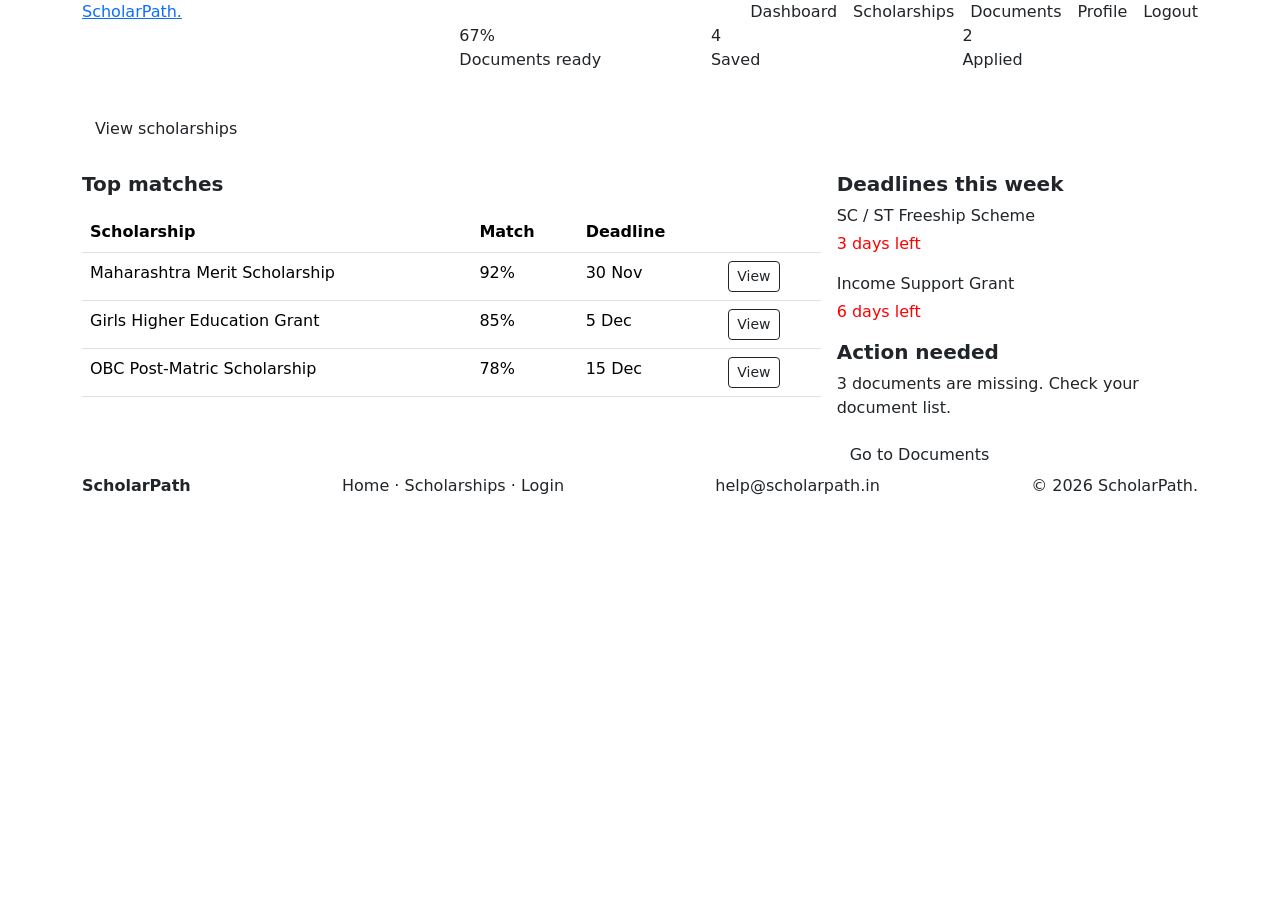
==== dashboard.html @ 9ab4b34e "Add files via upload" ====
<!doctype html>
<html lang="en">

<head>
    <meta charset="utf-8">
    <meta name="viewport" content="width=device-width, initial-scale=1">
    <title>ScholarPath - Dashboard</title>
    <link href="https://cdn.jsdelivr.net/npm/bootstrap@5.3.3/dist/css/bootstrap.min.css" rel="stylesheet">
    <link rel="stylesheet" href="style.css">
</head>

<body>
    <nav class="site-nav">
        <div class="container d-flex flex-wrap align-items-center justify-content-between gap-3">
            <a class="brand" href="index.html">ScholarPath<span>.</span></a>
            <div class="d-flex flex-wrap gap-3">
                <a class="nav-link active" href="dashboard.html">Dashboard</a>
                <a class="nav-link" href="scholarships.html">Scholarships</a>
                <a class="nav-link" href="documents.html">Documents</a>
                <a class="nav-link" href="profile.html">Profile</a>
                <a class="nav-link" href="index.html">Logout</a>
            </div>
        </div>
    </nav>

    <main class="container page-wrap">
        <div class="row g-3 mb-4">
            <div class="col-lg-4">
                <div class="scholar-card h-100" style="background: var(--purple); color: white;">
                    <h2 class="fw-bold">Hello, Riya</h2>
                    <p>12 scholarships may match your profile.</p>
                    <a href="scholarships.html" class="btn btn-yellow">View scholarships</a>
                </div>
            </div>
            <div class="col-lg-8">
                <div class="row g-3 h-100">
                    <div class="col-md-4">
                        <div class="scholar-card coral-bg">
                            <div class="stat-number">67%</div>
                            <span class="small-muted">Documents ready</span>
                        </div>
                    </div>
                    <div class="col-md-4">
                        <div class="scholar-card mint-bg">
                            <div class="stat-number">4</div>
                            <span class="small-muted">Saved</span>
                        </div>
                    </div>
                    <div class="col-md-4">
                        <div class="scholar-card yellow-bg">
                            <div class="stat-number">2</div>
                            <span class="small-muted">Applied</span>
                        </div>
                    </div>
                </div>
            </div>
        </div>

        <div class="row g-3">
            <div class="col-lg-8">
                <div class="soft-card">
                    <h5 class="fw-bold mb-3">Top matches</h5>
                    <div class="table-responsive">
                        <table class="table">
                            <thead>
                                <tr>
                                    <th>Scholarship</th>
                                    <th>Match</th>
                                    <th>Deadline</th>
                                    <th></th>
                                </tr>
                            </thead>
                            <tbody>
                                <tr>
                                    <td>Maharashtra Merit Scholarship</td>
                                    <td><span class="pill mint-bg">92%</span></td>
                                    <td>30 Nov</td>
                                    <td><a class="btn btn-outline-dark btn-sm" href="scholarships.html#merit">View</a>
                                    </td>
                                </tr>
                                <tr>
                                    <td>Girls Higher Education Grant</td>
                                    <td><span class="pill mint-bg">85%</span></td>
                                    <td>5 Dec</td>
                                    <td><a class="btn btn-outline-dark btn-sm" href="scholarships.html#girls">View</a>
                                    </td>
                                </tr>
                                <tr>
                                    <td>OBC Post-Matric Scholarship</td>
                                    <td><span class="pill yellow-bg">78%</span></td>
                                    <td>15 Dec</td>
                                    <td><a class="btn btn-outline-dark btn-sm" href="scholarships.html#obc">View</a>
                                    </td>
                                </tr>
                            </tbody>
                        </table>
                    </div>
                </div>
            </div>

            <div class="col-lg-4">
                <div class="navy-bg scholar-card mb-3">
                    <h5 class="fw-bold">Deadlines this week</h5>
                    <p class="mb-1">SC / ST Freeship Scheme</p>
                    <span class="pill coral-bg" style="color:red">3 days left</span>
                    <p class="mt-3 mb-1">Income Support Grant</p>
                    <span class="pill yellow-bg" style="color:red">6 days left</span>
                </div>
                <div class="scholar-card yellow-bg">
                    <h5 class="fw-bold">Action needed</h5>
                    <p>3 documents are missing. Check your document list.</p>
                    <a href="documents.html" class="btn btn-coral">Go to Documents</a>
                </div>
            </div>
        </div>
    </main>
    <footer class="site-footer">
        <div class="container d-flex justify-content-between flex-wrap">
            <b>ScholarPath</b>
            <span>Home · Scholarships · Login</span>
            <span>help@scholarpath.in</span>
            <span>© 2026 ScholarPath.</span>
        </div>
    </footer>
</body>

</html>
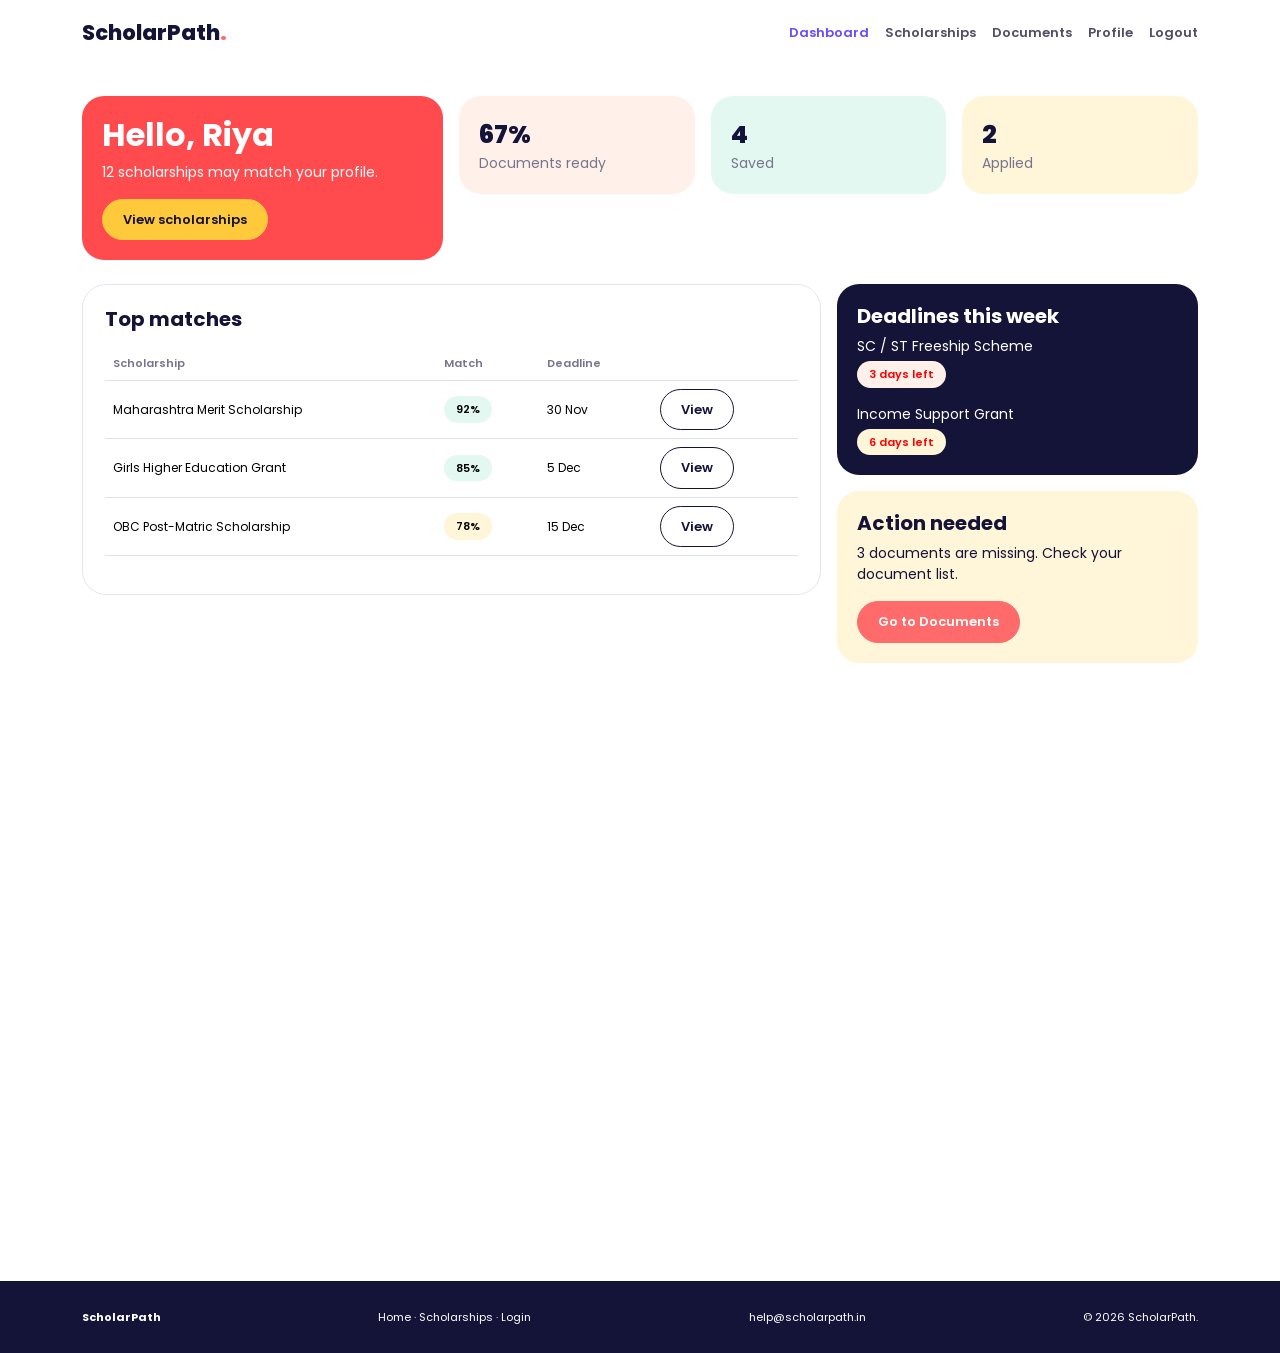
==== commit f3da617e: "Update dashboard.html" ====
--- a/dashboard.html
+++ b/dashboard.html
@@ -26,7 +26,7 @@
     <main class="container page-wrap">
         <div class="row g-3 mb-4">
             <div class="col-lg-4">
-                <div class="scholar-card h-100" style="background: var(--purple); color: white;">
+                <div class="scholar-card h-100" style="background: #FF4B4E; color: white;">
                     <h2 class="fw-bold">Hello, Riya</h2>
                     <p>12 scholarships may match your profile.</p>
                     <a href="scholarships.html" class="btn btn-yellow">View scholarships</a>
@@ -124,4 +124,4 @@
     </footer>
 </body>
 
-</html>+</html>
--- a/style.css
+++ b/style.css
@@ -0,0 +1,283 @@
+@import url('https://fonts.googleapis.com/css2?family=Poppins:wght@400;500;600;700;800&display=swap');
+
+:root {
+    --purple: #6C4BFF;
+    --coral: #FF6B6B;
+    --mint: #2DD4A7;
+    --yellow: #FFC93C;
+    --navy: #141338;
+    --light: #F1EEFF;
+    --muted: #77758D;
+}
+
+* {
+    box-sizing: border-box;
+}
+
+body {
+    background: #FFFFFF;
+    color: var(--navy);
+    font-family: 'Poppins', sans-serif;
+    font-size: 14px;
+}
+
+a {
+    color: inherit;
+    text-decoration: none;
+}
+
+.site-nav {
+    background: #FFFFFF;
+    padding: 17px 0;
+}
+
+.brand {
+    color: var(--navy);
+    font-size: 21px;
+    font-weight: 800;
+}
+
+.brand span {
+    color: var(--coral);
+}
+
+.nav-link {
+    color: #514F66;
+    font-size: 13px;
+    font-weight: 600;
+}
+
+.nav-link.active,
+.nav-link:hover {
+    color: var(--purple);
+}
+
+.btn-main,
+.btn-coral,
+.btn-yellow,
+.btn-dark,
+.btn-outline-dark {
+    border-radius: 30px;
+    font-size: 13px;
+    font-weight: 600;
+    padding: 10px 20px;
+}
+
+.btn-main {
+    background: var(--purple);
+    border: 1px solid var(--purple);
+    color: #FFFFFF;
+}
+
+.btn-main:hover {
+    background: #5638E8;
+    color: #FFFFFF;
+}
+
+.btn-coral {
+    background: var(--coral);
+    border: 1px solid var(--coral);
+    color: #FFFFFF;
+}
+
+.btn-coral:hover {
+    background: #EF5858;
+    color: #FFFFFF;
+}
+
+.btn-yellow {
+    background: var(--yellow);
+    border: 1px solid var(--yellow);
+    color: var(--navy);
+}
+
+.btn-dark {
+    background: var(--navy);
+    border: 1px solid var(--navy);
+    color: #FFFFFF;
+}
+
+.btn-outline-dark {
+    background: #FFFFFF;
+    border: 1.5px solid var(--navy);
+    color: var(--navy);
+}
+
+.page-wrap {
+    min-height: 135vh;
+    padding-bottom: 55px;
+    padding-top: 30px;
+}
+
+.hero-title {
+    font-size: clamp(32px, 4vw, 48px);
+    font-weight: 800;
+    line-height: 1.2;
+}
+
+.hero-title span {
+    color: var(--purple);
+}
+
+.small-muted {
+    color: var(--muted);
+}
+
+.pill {
+    border-radius: 30px;
+    display: inline-block;
+    font-size: 11px;
+    font-weight: 600;
+    padding: 5px 12px;
+}
+
+.purple-bg {
+    background: var(--light);
+}
+
+.coral-bg {
+    background: #FFF0EA;
+}
+
+.mint-bg {
+    background: #E4F8F2;
+}
+
+.yellow-bg {
+    background: #FFF5D8;
+}
+
+.navy-bg {
+    background: var(--navy);
+    color: #FFFFFF;
+}
+
+.soft-card {
+    background: #FFFFFF;
+    border: 1px solid #E7E4F0;
+    border-radius: 24px;
+    padding: 22px;
+}
+
+.scholar-card {
+    border-radius: 22px;
+    padding: 20px;
+}
+
+.section-title {
+    font-size: 25px;
+    font-weight: 700;
+    margin-bottom: 25px;
+    text-align: center;
+}
+
+.stat-number {
+    font-size: 25px;
+    font-weight: 800;
+}
+
+.form-control,
+.form-select {
+    border: 1.5px solid #E6E3EF;
+    border-radius: 12px;
+    font-size: 13px;
+    padding: 11px 13px;
+}
+
+.form-label {
+    font-size: 12px;
+    font-weight: 600;
+    margin-bottom: 7px;
+}
+
+.progress {
+    background: #E9E5F5;
+    border-radius: 20px;
+    height: 8px;
+}
+
+.progress-bar {
+    background: var(--mint);
+    border-radius: 20px;
+}
+
+.site-footer {
+    background: var(--navy);
+    color: #FFFFFF;
+    font-size: 11px;
+    padding: 28px 0;
+}
+
+.site-footer .muted {
+    color: #C8C5D9;
+}
+
+.login-side {
+    background: #FF4B4E;
+    color: #FFFFFF;
+    min-height: 100vh;
+    padding: 35px 5%;
+}
+
+.login-content {
+    background: #FAF9FF;
+    min-height: 100vh;
+    padding: 40px 4%;
+}
+
+.table th {
+    color: var(--muted);
+    font-size: 11px;
+    font-weight: 600;
+}
+
+.table td {
+    font-size: 12px;
+    vertical-align: middle;
+}
+
+.admin-side {
+    background: var(--navy);
+    color: #FFFFFF;
+    min-height: 100vh;
+    padding: 25px 18px;
+}
+
+.admin-side a {
+    border-radius: 25px;
+    color: #E5E2F3;
+    display: block;
+    font-size: 13px;
+    margin: 8px 0;
+    padding: 12px 14px;
+}
+
+.admin-side a.active,
+.admin-side a:hover {
+    background: var(--purple);
+    color: #FFFFFF;
+}
+
+@media (max-width: 767px) {
+    .page-wrap {
+        padding-top: 20px;
+    }
+
+    .hero-title {
+        font-size: 34px;
+    }
+
+    .login-side {
+        min-height: auto;
+        padding: 25px;
+    }
+
+    .login-content {
+        min-height: auto;
+        padding: 25px 15px;
+    }
+
+    .admin-side {
+        min-height: auto;
+    }
+}
